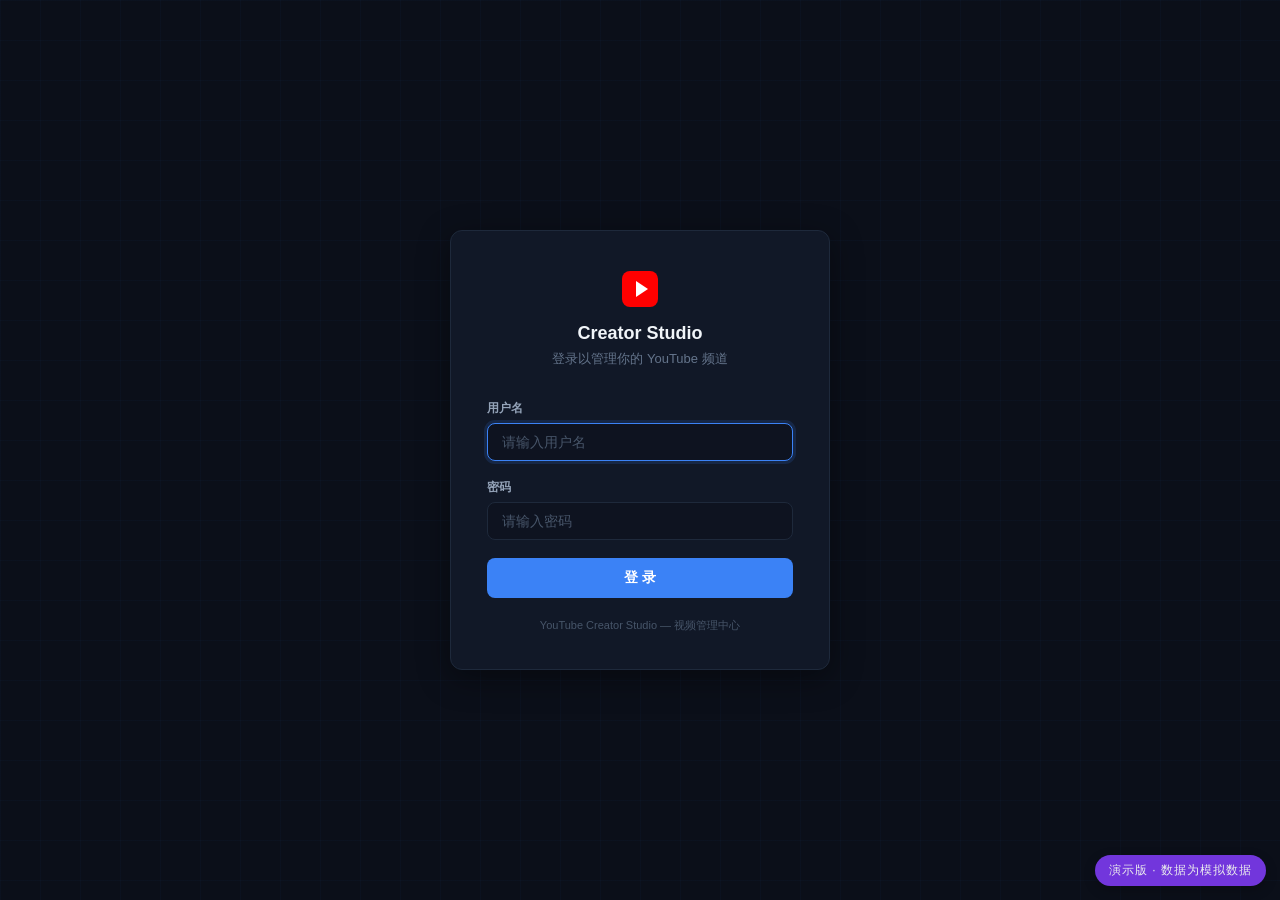
==== login.html @ b734bc86 "YouTube 创作者后台管理系统 · 静态演示版 - 真实前端界面 + 演示数据拦截层（js/demo-mock.js），无后端 - 所有数据均为模拟数据，不含任何真实频道、凭据或业务信息 - 后台" ====
<!DOCTYPE html>
<html lang="zh-CN">
<head>
<meta charset="UTF-8">
<meta name="viewport" content="width=device-width, initial-scale=1.0">
<title>登录 — YouTube Creator Studio</title>
<style>
  *,*::before,*::after{box-sizing:border-box;margin:0;padding:0}
  html{font-size:16px;-webkit-font-smoothing:antialiased}
  body{
    font-family:-apple-system,BlinkMacSystemFont,'Segoe UI','PingFang SC','Microsoft YaHei',sans-serif;
    background:#0b0f19;
    color:#f1f5f9;
    min-height:100vh;
    display:flex;
    align-items:center;
    justify-content:center;
  }
  .bg-grid{
    position:fixed;inset:0;
    background-image:
      linear-gradient(rgba(59,130,246,.03) 1px,transparent 1px),
      linear-gradient(90deg,rgba(59,130,246,.03) 1px,transparent 1px);
    background-size:40px 40px;
    pointer-events:none;
  }
  .login-container{
    position:relative;
    width:380px;
    padding:40px 36px 36px;
    background:#111827;
    border:1px solid #1e293b;
    border-radius:12px;
    box-shadow:0 8px 32px rgba(0,0,0,.4);
    animation:fadeIn .35s ease;
  }
  .login-header{text-align:center;margin-bottom:32px}
  .login-logo{
    display:inline-flex;
    margin-bottom:16px;
  }
  .login-logo svg{width:36px;height:36px}
  .login-header h1{font-size:18px;font-weight:700;margin-bottom:6px}
  .login-header p{font-size:13px;color:#64748b}
  .field{margin-bottom:18px}
  .field label{
    display:block;
    font-size:12px;font-weight:600;
    color:#94a3b8;
    margin-bottom:6px;
  }
  .field input{
    width:100%;
    padding:10px 14px;
    background:#0e1320;
    border:1px solid #1e293b;
    border-radius:8px;
    color:#f1f5f9;
    font-size:14px;
    font-family:inherit;
    outline:none;
    transition:all .15s ease;
  }
  .field input:focus{
    border-color:#3b82f6;
    box-shadow:0 0 0 3px rgba(59,130,246,.15);
  }
  .field input::placeholder{color:#475569}
  .error-msg{
    font-size:12px;
    color:#ef4444;
    margin-bottom:12px;
    min-height:18px;
    display:none;
  }
  .error-msg.active{display:block}
  .btn-login{
    width:100%;
    padding:11px 0;
    background:#3b82f6;
    color:#fff;
    border:none;
    border-radius:8px;
    font-size:14px;
    font-weight:600;
    cursor:pointer;
    transition:all .15s ease;
  }
  .btn-login:hover{background:#2563eb}
  .btn-login:disabled{opacity:.5;cursor:not-allowed}
  .btn-login .spinner{
    display:none;
    width:16px;height:16px;
    border:2px solid rgba(255,255,255,.3);
    border-top-color:#fff;
    border-radius:50%;
    animation:spin .6s linear infinite;
    margin-left:8px;
  }
  .btn-login.loading .spinner{display:inline-block}
  .login-footer{
    text-align:center;
    margin-top:20px;
    font-size:11px;
    color:#475569;
  }
  @keyframes fadeIn{from{opacity:0;transform:translateY(8px)}to{opacity:1;transform:translateY(0)}}
  @keyframes spin{to{transform:rotate(360deg)}}
</style>
<script src="./js/demo-mock.js?v=demo1"></script>
</head>
<body>
<div class="bg-grid"></div>
<div class="login-container">
  <div class="login-header">
    <div class="login-logo">
      <svg viewBox="0 0 36 36"><rect width="36" height="36" rx="8" fill="#ff0000"/><polygon points="14,10 26,18 14,26" fill="#fff"/></svg>
    </div>
    <h1>Creator Studio</h1>
    <p>登录以管理你的 YouTube 频道</p>
  </div>
  <div class="field">
    <label for="username">用户名</label>
    <input type="text" id="username" placeholder="请输入用户名" autocomplete="username" autofocus>
  </div>
  <div class="field">
    <label for="password">密码</label>
    <input type="password" id="password" placeholder="请输入密码" autocomplete="current-password">
  </div>
  <p class="error-msg" id="errorMsg"></p>
  <button class="btn-login" id="btnLogin">
    登 录
    <span class="spinner"></span>
  </button>
  <div class="login-footer">YouTube Creator Studio — 视频管理中心</div>
</div>

<script>
const $ = (sel) => document.querySelector(sel);

$('#btnLogin').addEventListener('click', handleLogin);
$('#password').addEventListener('keydown', e => { if(e.key==='Enter') handleLogin(); });

async function handleLogin() {
  const username = $('#username').value.trim();
  const password = $('#password').value;

  if (!username || !password) {
    showError('请输入用户名和密码');
    return;
  }

  setLoading(true);
  hideError();

  try {
    const res = await fetch('/api/admin/login', {
      method: 'POST',
      headers: { 'Content-Type': 'application/json' },
      body: JSON.stringify({ username, password })
    });

    const data = await res.json();

    if (data.success) {
      window.location.href = './index.html';
    } else {
      showError(data.error || '登录失败');
    }
  } catch (err) {
    showError('网络错误，请稍后重试');
  } finally {
    setLoading(false);
  }
}

function setLoading(loading) {
  const btn = $('#btnLogin');
  btn.disabled = loading;
  if (loading) {
    btn.classList.add('loading');
    btn.innerHTML = '登录中<span class="spinner"></span>';
  } else {
    btn.classList.remove('loading');
    btn.innerHTML = '登录<span class="spinner"></span>';
  }
}

function showError(msg) {
  const el = $('#errorMsg');
  el.textContent = msg;
  el.classList.add('active');
}

function hideError() {
  $('#errorMsg').classList.remove('active');
}
</script>
</body>
</html>
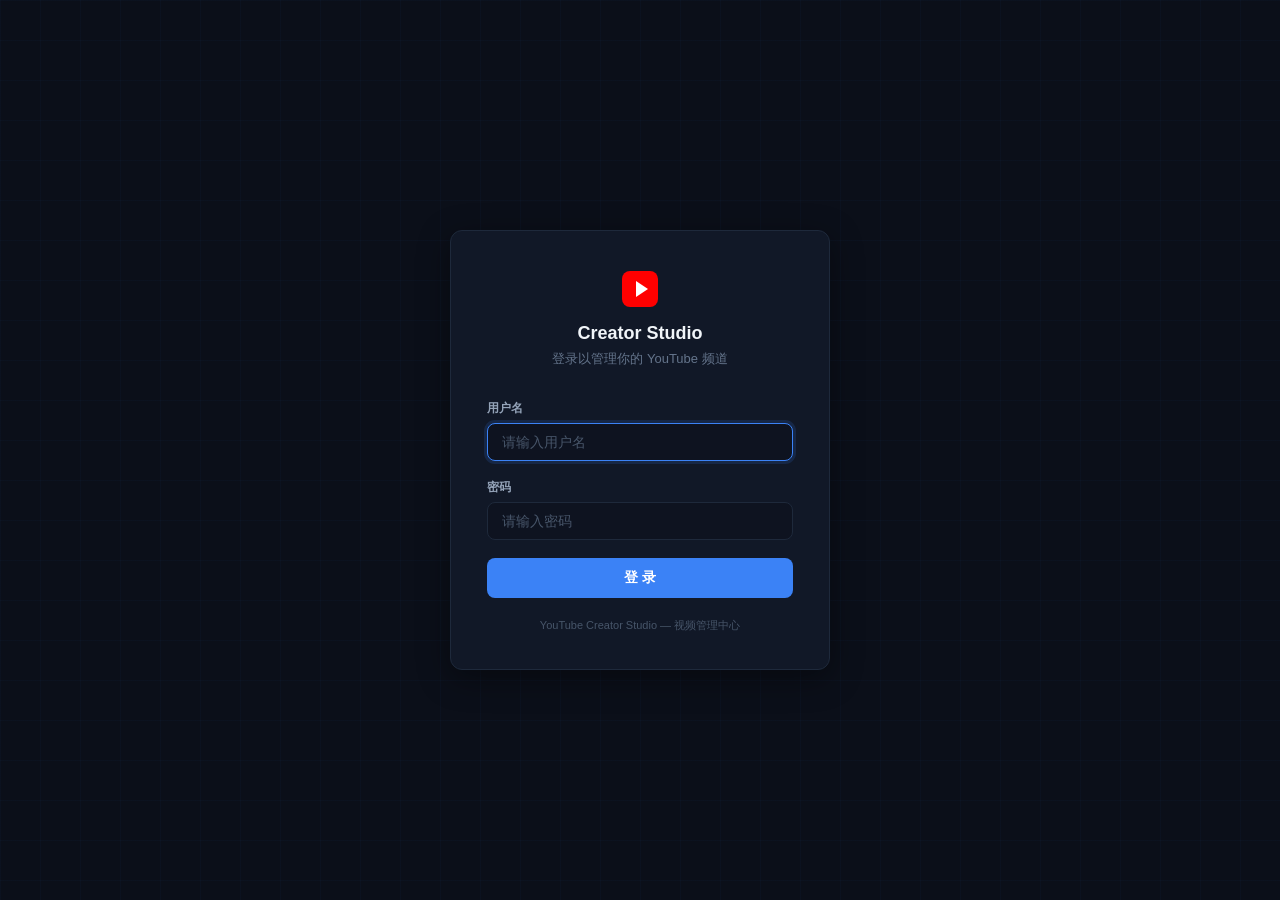
==== commit a34baddc: "演示版新增封面库：示例素材文件夹+批量上传+假的图生图（参考图风格迁移）" ====
--- a/login.html
+++ b/login.html
@@ -107,7 +107,6 @@
   @keyframes fadeIn{from{opacity:0;transform:translateY(8px)}to{opacity:1;transform:translateY(0)}}
   @keyframes spin{to{transform:rotate(360deg)}}
 </style>
-<script src="./js/demo-mock.js?v=demo1"></script>
 </head>
 <body>
 <div class="bg-grid"></div>
@@ -163,7 +162,7 @@
     const data = await res.json();
 
     if (data.success) {
-      window.location.href = './index.html';
+      window.location.href = '/';
     } else {
       showError(data.error || '登录失败');
     }
